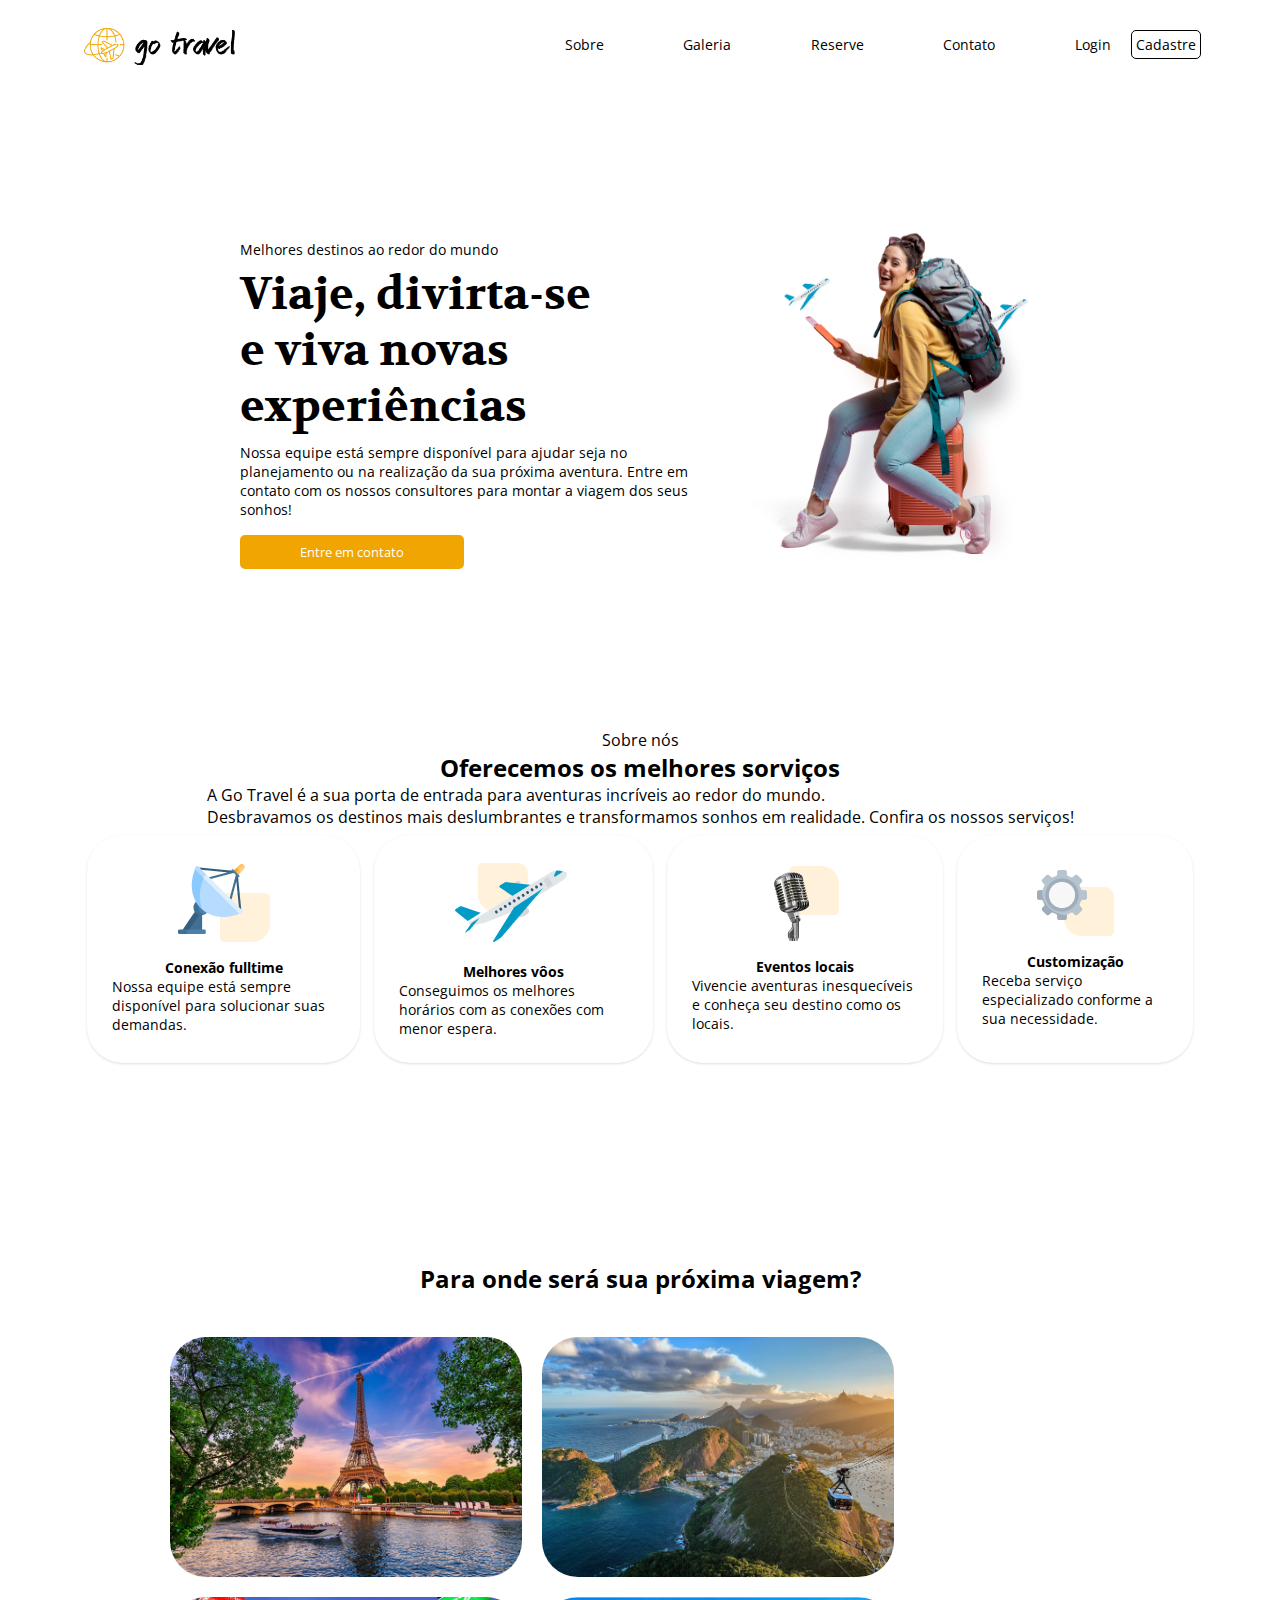
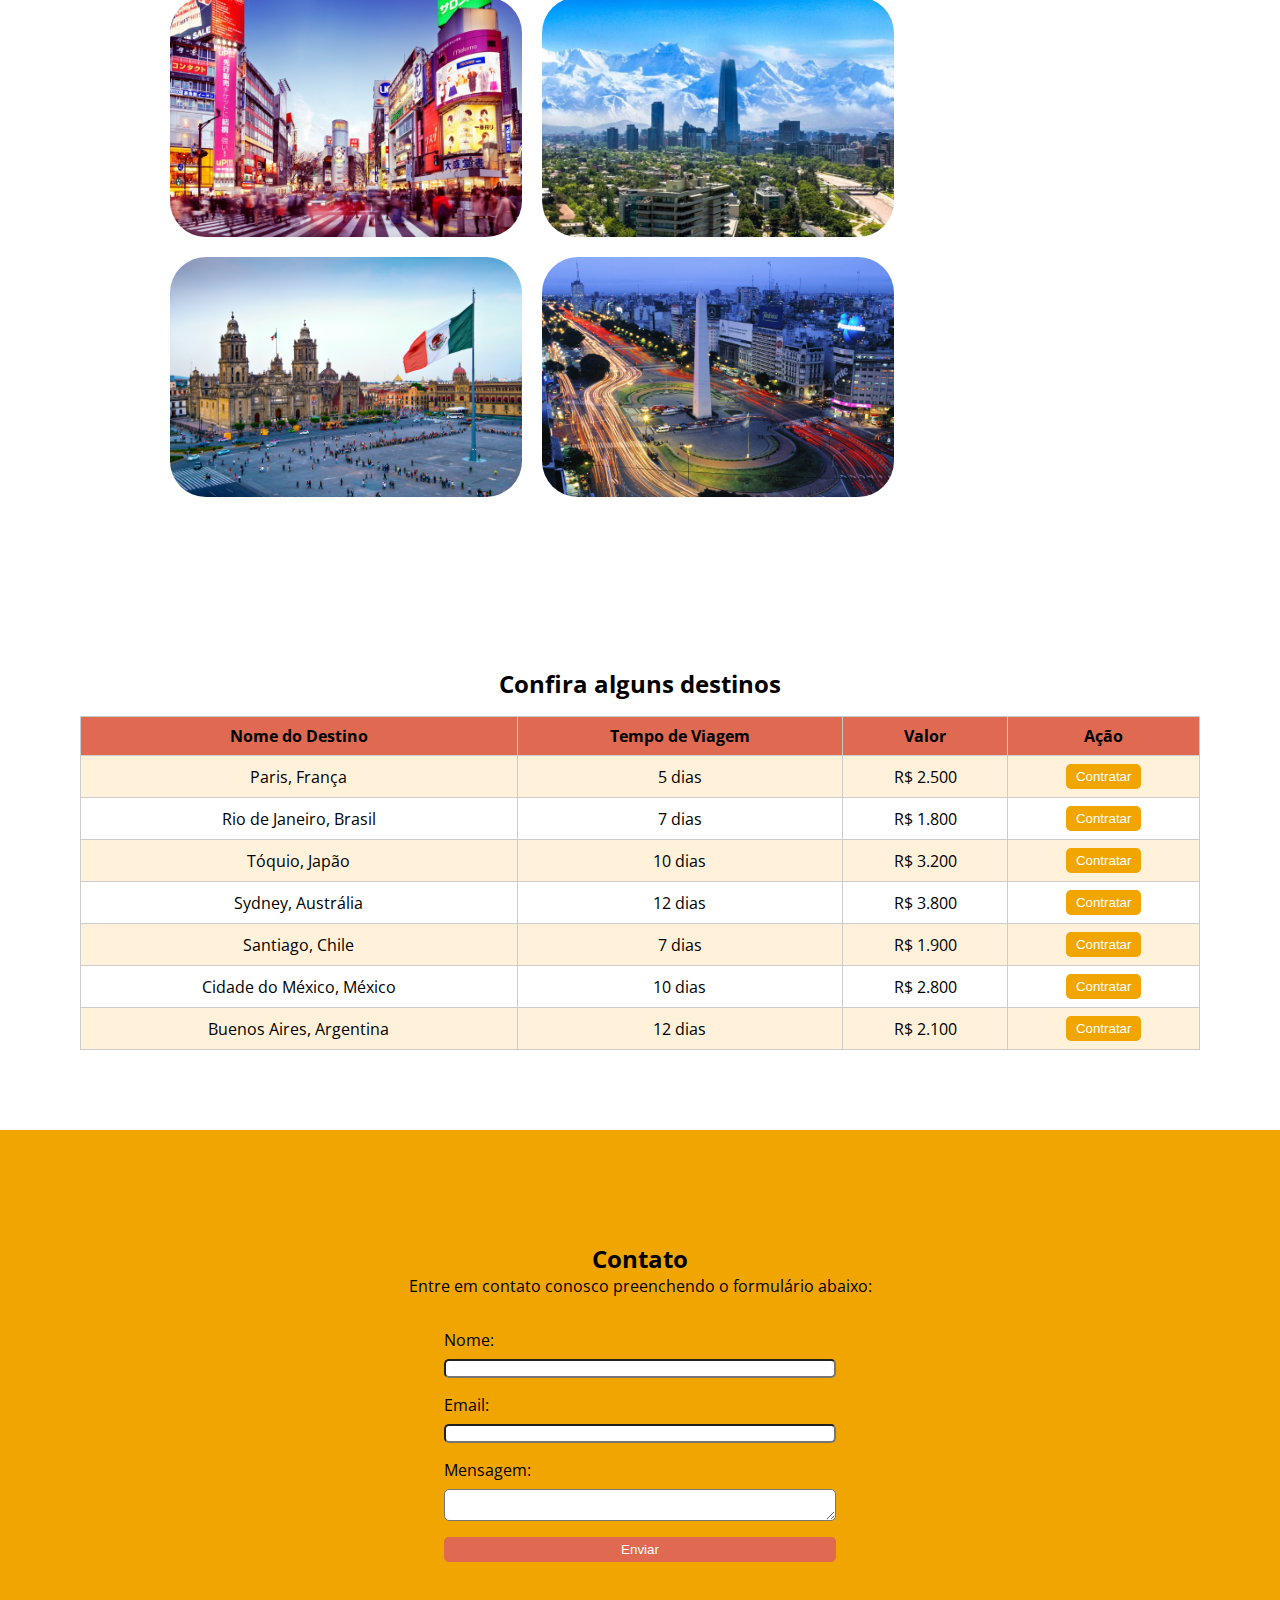
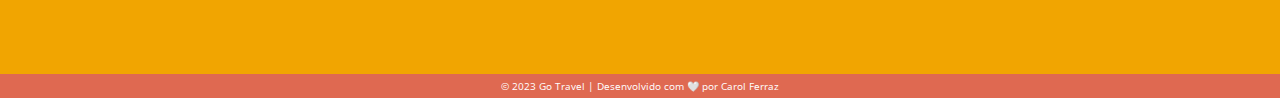
==== HTML_CSS/index.html @ f15846fe "Add avaliação HTML CSS" ====
<!DOCTYPE html>
<html lang="pt-BR">
  <head>
    <meta charset="UTF-8" />
    <meta name="viewport" content="width=device-width, initial-scale=1.0" />
    <title>Go Travel</title>
    <link rel="stylesheet" href="styles.css" />
    <link
      href="https://fonts.googleapis.com/css?family=Open+Sans:400,600,300"
      rel="stylesheet"
      type="text/css"
    />
    <link
      href="https://fonts.googleapis.com/css?family=Volkhov:400,600,300"
      rel="stylesheet"
      type="text/css"
    />
  </head>
  <body>
    <header>
      <nav>
        <ul>
          <img src="./img/logo_gotravel.png" href="#home" id="logo" />
          <a href="#about">Sobre</a>
          <a href="#gallery">Galeria</a>
          <a href="#booking">Reserve</a>
          <a href="#contact">Contato</a>
          <div>
            <button id="login">Login</button>
            <button id="signup">Cadastre</button>
          </div>
        </ul>
      </nav>
    </header>

    <section id="ctaSection">
      <div>
        <p>Melhores destinos ao redor do mundo</p>
        <h1>Viaje, divirta-se <br />e viva novas experiências</h1>
        <p>
          Nossa equipe está sempre disponível para ajudar seja no planejamento
          ou na realização da sua próxima aventura. Entre em contato com os
          nossos consultores para montar a viagem dos seus sonhos!
        </p>
        <button id="cta" href="#contact">Entre em contato</button>
      </div>
      <img src="./img/cover.png" />
    </section>

    <section id="about">
      <p>Sobre nós</p>
      <h2>Oferecemos os melhores sorviços</h2>
      <p>
        A Go Travel é a sua porta de entrada para aventuras incríveis ao redor
        do mundo. <br />
        Desbravamos os destinos mais deslumbrantes e transformamos sonhos em
        realidade. Confira os nossos serviços!
      </p>
      <div id="services">
        <div class="card">
          <img src="./img/conexion.png" />
          <h4>Conexão fulltime</h4>
          <p>
            Nossa equipe está sempre disponível para solucionar suas demandas.
          </p>
        </div>
        <div class="card">
          <img src="./img/bestFlights.png" />
          <h4>Melhores vôos</h4>
          <p>
            Conseguimos os melhores horários com as conexões com menor espera.
          </p>
        </div>
        <div class="card">
          <img src="./img/localEvents.png" />
          <h4>Eventos locais</h4>
          <p>
            Vivencie aventuras inesquecíveis e conheça seu destino como os
            locais.
          </p>
        </div>
        <div class="card">
          <img src="./img/customize.png" />
          <h4>Customização</h4>
          <p>Receba serviço especializado conforme a sua necessidade.</p>
        </div>
      </div>
    </section>

    <section id="gallery">
      <h2>Para onde será sua próxima viagem?</h2>
      <div id="imagesGallery">
        <div class="cardGallery">
          <img src="./img/paris.jpg" alt="Paris" />
        </div>
        <div class="cardGallery">
          <img src="./img/rio-de-janeiro.jpg" alt="Rio de Janeiro" />
        </div>
        <div class="cardGallery">
          <img src="./img/toquio.jpg" alt="Toquio" />
        </div>
        <div class="cardGallery">
          <img src="./img/santiago.jpg" alt="Santiago" />
        </div>
        <div class="cardGallery">
          <img src="./img/mexico-city.jpg" alt="Cidade do Mexico" />
        </div>
        <div class="cardGallery">
          <img src="./img/Buenos-Aires.jpg" alt="Buenos Aires" />
        </div>
      </div>
    </section>

    <section id="booking">
      <h2>Confira alguns destinos</h2>

      <table>
        <tr>
          <th>Nome do Destino</th>
          <th>Tempo de Viagem</th>
          <th>Valor</th>
          <th>Ação</th>
        </tr>
        <tr>
          <td>Paris, França</td>
          <td>5 dias</td>
          <td>R$ 2.500</td>
          <td>
            <button
              class="cta-booking"
              onclick="purchase('Paris, França', '5 dias', 'R$ 2.500')"
            >
              Contratar
            </button>
          </td>
        </tr>
        <tr>
          <td>Rio de Janeiro, Brasil</td>
          <td>7 dias</td>
          <td>R$ 1.800</td>
          <td>
            <button
              class="cta-booking"
              onclick="purchase('Rio de Janeiro, Brasil', '7 dias', 'R$ 1.800')"
            >
              Contratar
            </button>
          </td>
        </tr>
        <tr>
          <td>Tóquio, Japão</td>
          <td>10 dias</td>
          <td>R$ 3.200</td>
          <td>
            <button
              class="cta-booking"
              onclick="purchase('Tóquio, Japão', '10 dias', 'R$ 3.200')"
            >
              Contratar
            </button>
          </td>
        </tr>
        <tr>
          <td>Sydney, Austrália</td>
          <td>12 dias</td>
          <td>R$ 3.800</td>
          <td>
            <button
              class="cta-booking"
              onclick="purchase('Sydney, Austrália', '12 dias', 'R$ 3.800')"
            >
              Contratar
            </button>
          </td>
        </tr>
        <tr>
          <td>Santiago, Chile</td>
          <td>7 dias</td>
          <td>R$ 1.900</td>
          <td>
            <button
              class="cta-booking"
              onclick="purchase('Santiago, Chile', '7 dias', 'R$ 1.900')"
            >
              Contratar
            </button>
          </td>
        </tr>
        <tr>
          <td>Cidade do México, México</td>
          <td>10 dias</td>
          <td>R$ 2.800</td>
          <td>
            <button
              class="cta-booking"
              onclick="purchase('Cidade do México, México', '10 dias', 'R$ 2.800')"
            >
              Contratar
            </button>
          </td>
        </tr>
        <tr>
          <td>Buenos Aires, Argentina</td>
          <td>12 dias</td>
          <td>R$ 2.100</td>
          <td>
            <button
              class="cta-booking"
              onclick="purchase('Buenos Aires, Argentina', '12 dias', 'R$ 2.100')"
            >
              Contratar
            </button>
          </td>
        </tr>
      </table>
    </section>

    <section id="contact">
      <div>
        <h2>Contato</h2>
        <p>Entre em contato conosco preenchendo o formulário abaixo:</p>
        <form>
          <label for="nome">Nome:</label>
          <input type="text" id="nome" name="nome" required />
          <label for="email">Email:</label>
          <input type="email" id="email" name="email" required />
          <label for="mensagem">Mensagem:</label>
          <textarea id="mensagem" name="mensagem" required></textarea>
          <button id="contactBtn" type="submit">Enviar</button>
        </form>
      </div>
    </section>

    <footer>
      <p>&copy; 2023 Go Travel | Desenvolvido com 🤍 por Carol Ferraz </p>
    </footer>

    <script src="index.js"></script>
  </body>
</html>
---- HTML_CSS/styles.css ----
* {
    margin: 0;
    padding: 0;
}

ul{
    display: flex;
    flex-direction: row;
    justify-content: space-evenly;
    align-items: center;
    margin: 1rem 0 1rem;
    font-family: 'Open Sans';
    font-style: normal;
    font-size: 14px;
}

#logo{
    max-width: 13%;
    margin-right: 15rem;
}

a {
 text-decoration: none;
 color: #000;
}

#login{
    background: none;
    border: none;
    color: inherit;
    font: inherit;
    padding: 0; 
    cursor: pointer; 
    text-decoration: none; 
    outline: none;
    margin-right: 1rem;
}

#signup{
    background: none;
    border: 1px solid #000;
    border-radius: 5px;
    color: inherit;
    font: inherit;
    padding: 0.25rem; 
    cursor: pointer; 
    text-decoration: none; 
    outline: none;
}

#ctaSection{
    margin: 10rem 15rem;
    display: flex;
    gap: 2rem;
}

#ctaSection img{
    max-width: 40%;
}
#ctaSection div > * {
    margin-top: 0.5rem;
}
#ctaSection div > p {
    font-family: 'Open Sans';
    font-size: 14px;
}
h1{
    font-family: 'Volkhov';
    font-style: normal;
    font-size: 45px;
}

#cta{
    background: #F1A501;
    border: none;
    border-radius: 5px;
    color: #fff;
    font-family: 'Open Sans';
    padding: 0.5rem; 
    margin-top: 1rem !important;
    cursor: pointer; 
    text-decoration: none; 
    outline: none;
    width: 50%;
}

#about{
    margin: 7rem 5rem;
    padding: 0 0 5rem;
}
#services{
    display: flex;
}

#about p,  #about h2{
    display: flex;
    font-family: 'Open Sans';
    justify-content: center;
    margin: 0 6rem 0;
}

.card{
    display: flex;
    margin: 7px;
    padding: 25px;
    border-radius: 36px;
    background-color: #fff;
    color: #000;
    font-family: 'Open Sans';
    font-size: 14px;
    box-shadow: 0 1px 3px 0 rgba(0,0,0,0.1), 0 1px 2px -1px rgba(0,0,0,0.1);
    align-items: center;
    flex-direction: column;
    justify-content: center;
}

.card:hover{
    box-shadow: 0 20px 25px -5px rgba(0,0,0,0.1), 0 8px 10px -6px rgba(0,0,0,0.1);
    cursor: pointer;
}

.card p {
    margin: 0 !important;
}

.card img {
    margin-bottom: 1rem;
}

#booking{
    margin: 5rem;
}
#booking h2{
    display: flex;
    font-family: 'Open Sans';
    justify-content: center;
    margin: 1rem;
}

table {
    border-collapse: collapse;
    width: 100%;
}

th, td {
    border: 1px solid #ccc;
    padding: 8px;
    text-align: center;
    font-family: 'Open Sans';
}

th {
    background-color: #DF6951;
}

tr:nth-child(even) {
    background-color: #FFF1DA;
}

.cta-booking {
    text-decoration: none;
    background-color: #F1A501;
    color: #fff;
    padding: 5px 10px;
    border: none;
    border-radius: 5px;
    cursor: pointer;
}

#gallery{
    display: flex;
    font-family: 'Open Sans';
    justify-content: center;
    margin-top: 5rem;
    align-items: center;
    flex-direction: column;
}

#imagesGallery{
    display: flex;
    flex-wrap: wrap;
    margin: 2rem 10rem 5rem;
}

.cardGallery{
    width: 22rem;
    height: 15rem; 
    margin: 10px;
    object-fit: fill;
    border-radius: 36px;
    box-shadow: inset 0 1px 20px 0px rgba(0,0,0,0.1), 0 1px 2px -1px rgba(0,0,0,0.1);
}

.cardGallery img{
    width: 22rem;
    height: 15rem; 
    border-radius: 36px;
}

.cardGallery:hover{
    cursor: pointer;
    box-shadow: -1px 9px 11px 7px rgba(0,0,0,0.1), 0 1px 2px -1px rgba(0,0,0,0.1);
}

#contact{
    background-color: #F1A501;
    padding: 7rem 0;
}
#contact div{
    margin: 0 5rem;
    display: flex;
    font-family: 'Open Sans';
    justify-content: center;
    flex-direction: column;
    align-items: center;
}

form{
    display: flex;
    flex-direction: column;
    margin-top: 2rem;
    width: 35%;
}

input, textarea {
    margin: 0.5rem 0 1rem;
    border-radius: 5px;
}

#contactBtn{
    text-decoration: none;
    background-color: #DF6951;
    color: #fff;
    padding: 5px 10px;
    border: none;
    border-radius: 5px;
    cursor: pointer;
}

footer{
    background-color: #DF6951;
    display: flex;
    justify-content: center;
    font-family: 'Open Sans';
    font-size: 10px;
    color: #fff;
    padding: 5px;
}

@media screen and (max-width: 1080px) {
    #ctaSection{
        margin: 5rem;
        gap: 1px;
    }
    #ctaSection img{
        max-width: 50%;
    }
}
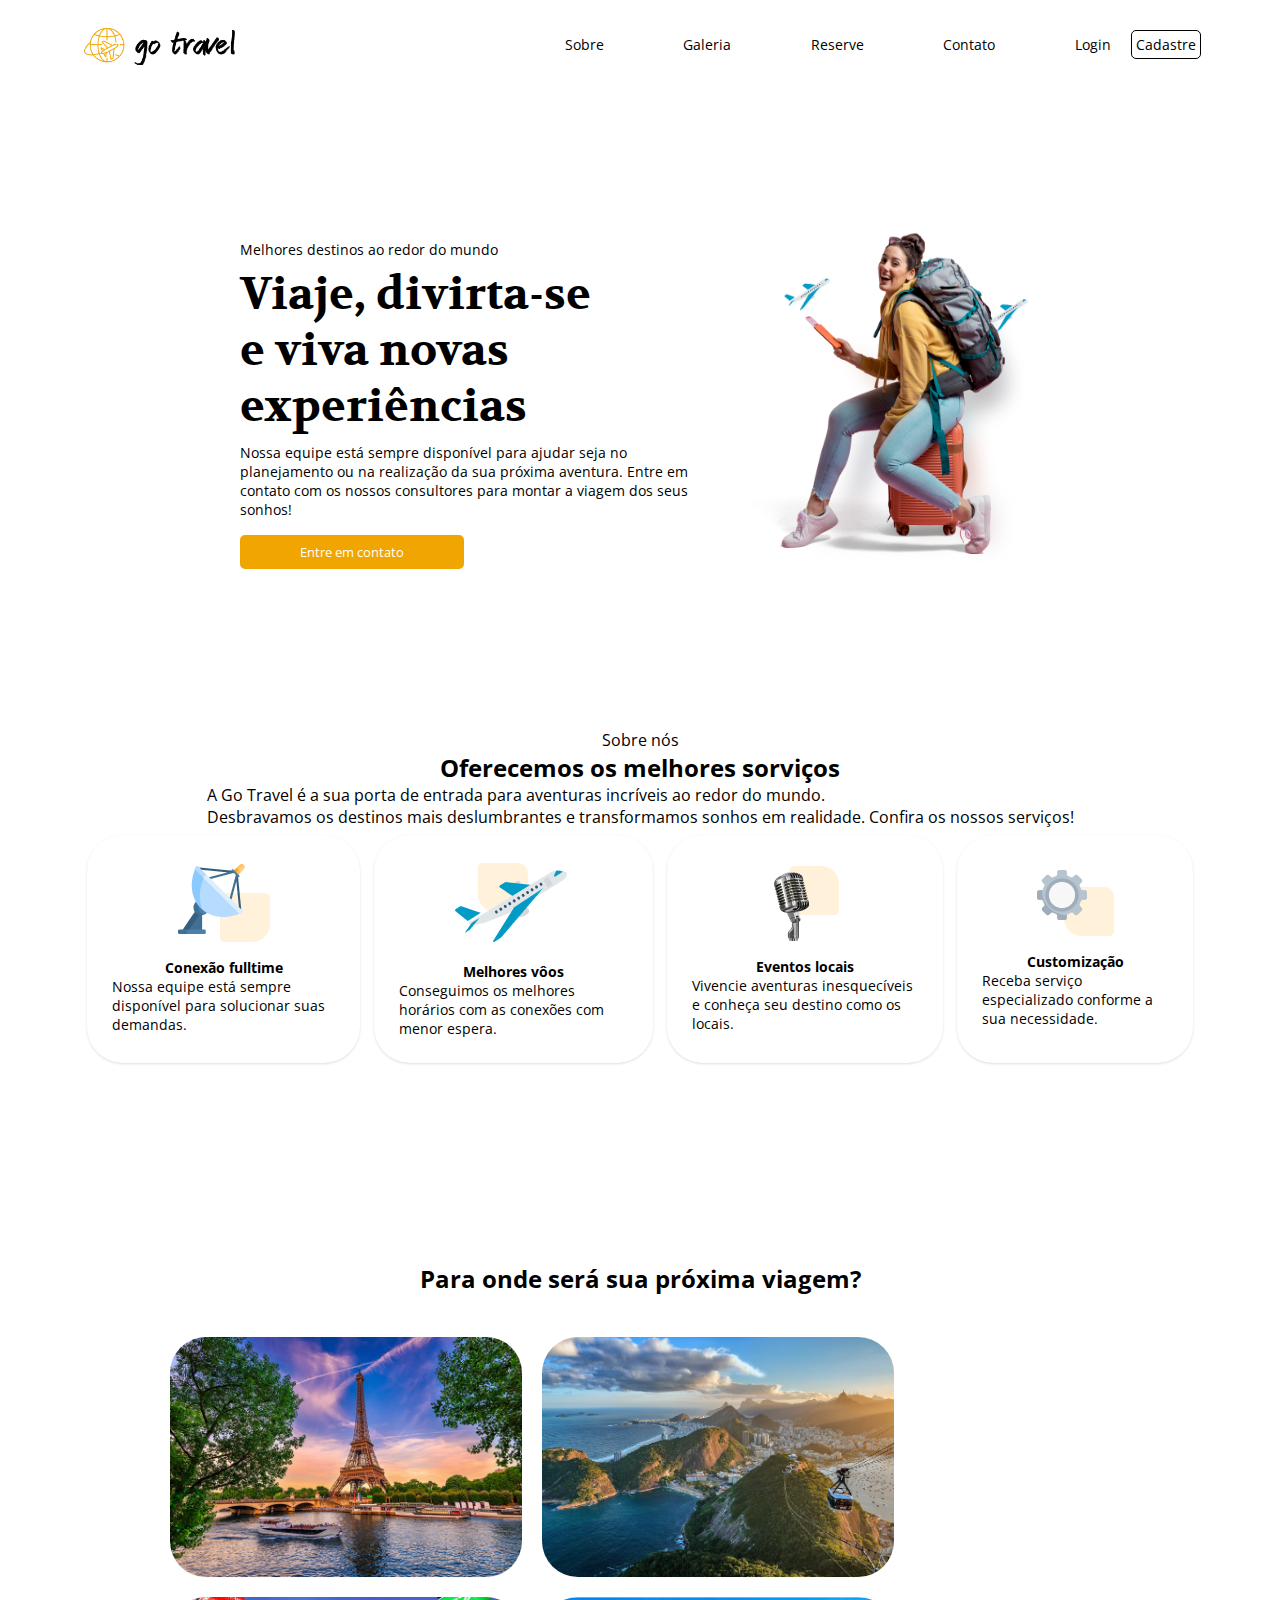
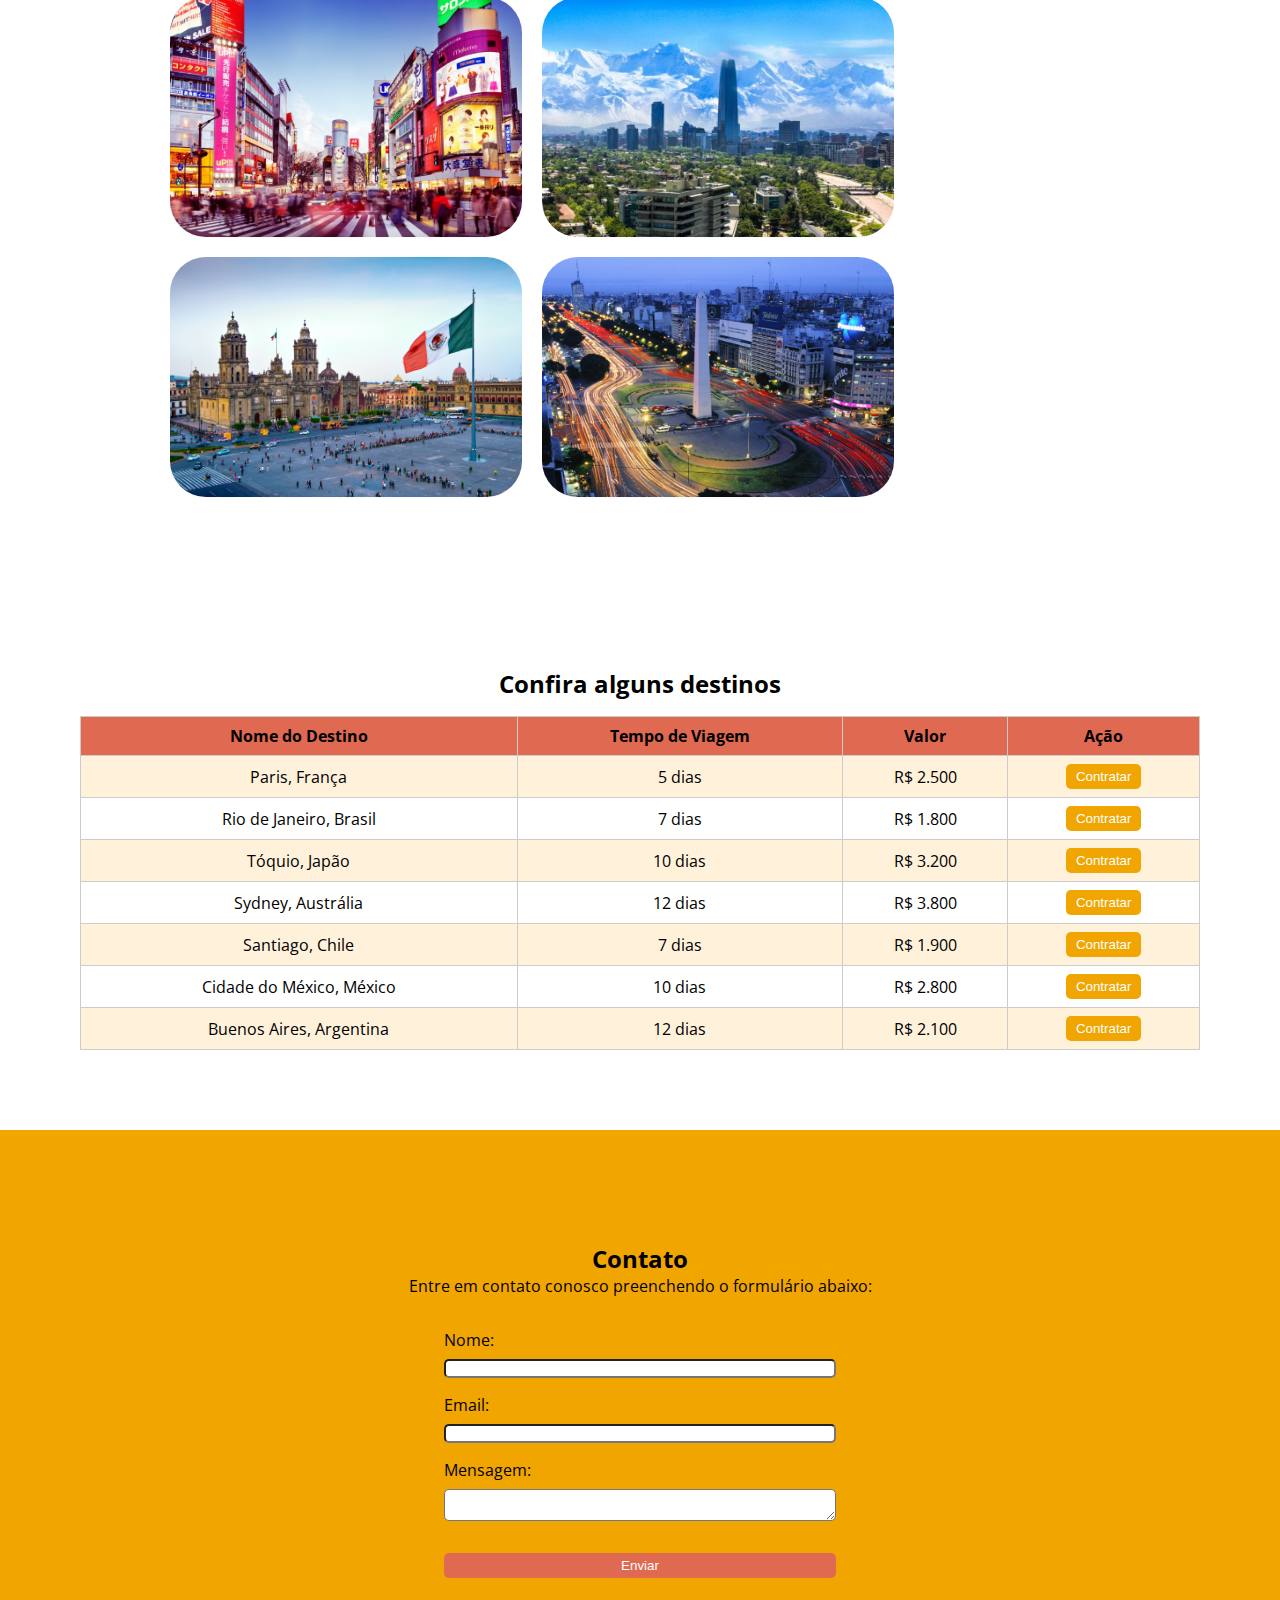
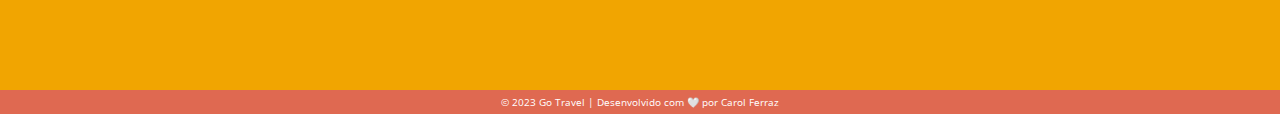
==== commit 10f16587: "Ajustes ao mostrar msg na tela (JS) e nos botões (CSS)" ====
--- a/HTML_CSS/index.html
+++ b/HTML_CSS/index.html
@@ -226,7 +226,7 @@
           <input type="email" id="email" name="email" required />
           <label for="mensagem">Mensagem:</label>
           <textarea id="mensagem" name="mensagem" required></textarea>
-          <button id="contactBtn" type="submit">Enviar</button>
+          <button class="contactBtn" type="submit">Enviar</button>
         </form>
       </div>
     </section>
--- a/HTML_CSS/styles.css
+++ b/HTML_CSS/styles.css
@@ -84,6 +84,10 @@
     width: 50%;
 }
 
+#cta:hover {
+    background: #DF6951;
+}
+
 #about{
     margin: 7rem 5rem;
     padding: 0 0 5rem;
@@ -227,7 +231,7 @@
     border-radius: 5px;
 }
 
-#contactBtn{
+.contactBtn{
     text-decoration: none;
     background-color: #DF6951;
     color: #fff;
@@ -235,6 +239,13 @@
     border: none;
     border-radius: 5px;
     cursor: pointer;
+    margin-top: 1rem;
+}
+
+.showMessage{
+    padding: 1rem;
+    display: flex;
+    justify-content: center;
 }
 
 footer{
